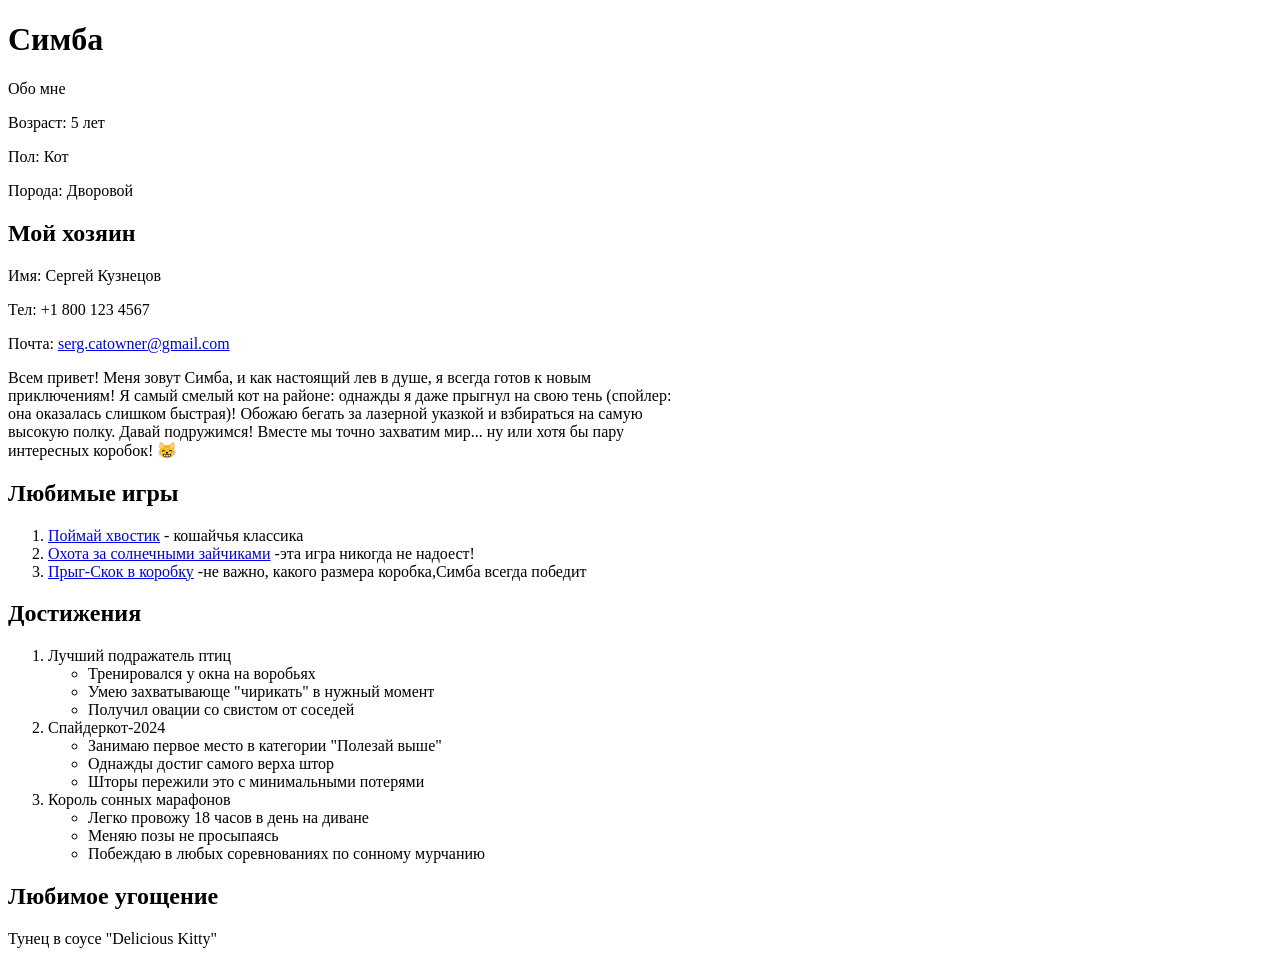
==== CatProject/index.html @ f19deb9e "Add files via upload" ====
<!DOCTYPE html>
<html lang="en">
<head>
    <meta charset="UTF-8">
    <meta name="viewport" content="width=device-width, initial-scale=1.0">
    <title>Social media</title>
</head>
<body>
    <main>
    <h1>Симба</h1>
    <p>Обо мне</p>
    <div>
        <p>Возраст: <span>5 лет</span></p>
        <p>Пол:<span> Кот</span></p>
        <p>Порода: <span> Дворовой</span></p>
    </div>
    <h2>Мой хозяин</h2>
    <p>Имя: <span> Сергей Кузнецов</span></p>
    <p>Тел: <span> +1 800 123 4567</span></p>
    <p>Почта: <span> <a href="http://serg.catowner@gmail.com">serg.catowner@gmail.com</a></span></p>   
    <p>Всем привет! Меня зовут Симба, и как настоящий лев в душе, я всегда готов к новым<br> приключениям! Я самый смелый кот на районе: однажды я даже прыгнул на свою тень (спойлер: <br> она оказалась слишком быстрая)! Обожаю бегать за лазерной указкой и взбираться на самую <br> высокую полку. Давай подружимся! Вместе мы точно захватим мир... ну или хотя бы пару<br> интересных коробок! 😸</p> 
<h2>Любимые игры</h2>
<ol>
    <li>
        <a href="http://https://www.youtube.com/shorts/9sVmDE0GEaY"
        >Поймай хвостик</a>
        - кошайчья классика
    </li>
    <li>
        <a href="http://https://www.youtube.com/shorts/3pouyGXwTNI">
            Охота за солнечными зайчиками</a>
        -эта игра никогда не надоест!
    </li>
    <li>
        <a href="http://https://www.youtube.com/shorts/snsgHqHvaZQ">
        Прыг-Скок в коробку</a>
        -не важно, какого размера коробка,Симба всегда победит
    </li>
</ol>
<h2>Достижения</h2>
<ol>
    <li>

        Лучший подражатель птиц
        <ul>
        <li>Тренировался у окна на воробьях</li>
        <li>Умею захватывающе "чирикать" в нужный момент</li>
        <li>Получил овации со свистом от соседей</li>
        </ul>

        <li>Спайдеркот-2024</li>
        <ul>
        <li>Занимаю первое место в категории "Полезай выше"</li>
        <li>Однажды достиг самого верха штор</li>
        <li>Шторы пережили это с минимальными потерями</li>
        </ul>

        <li>Король сонных марафонов</li>
        <ul>
            <li>Легко провожу 18 часов в день на диване</li>
            <li>Меняю позы не просыпаясь</li>
            <li>Побеждаю в любых соревнованиях по сонному мурчанию</li>
</ol>
<h2>Любимое угощение</h2>
<p>Тунец в соусе "Delicious Kitty" </p>
</main>
</body>
</html>
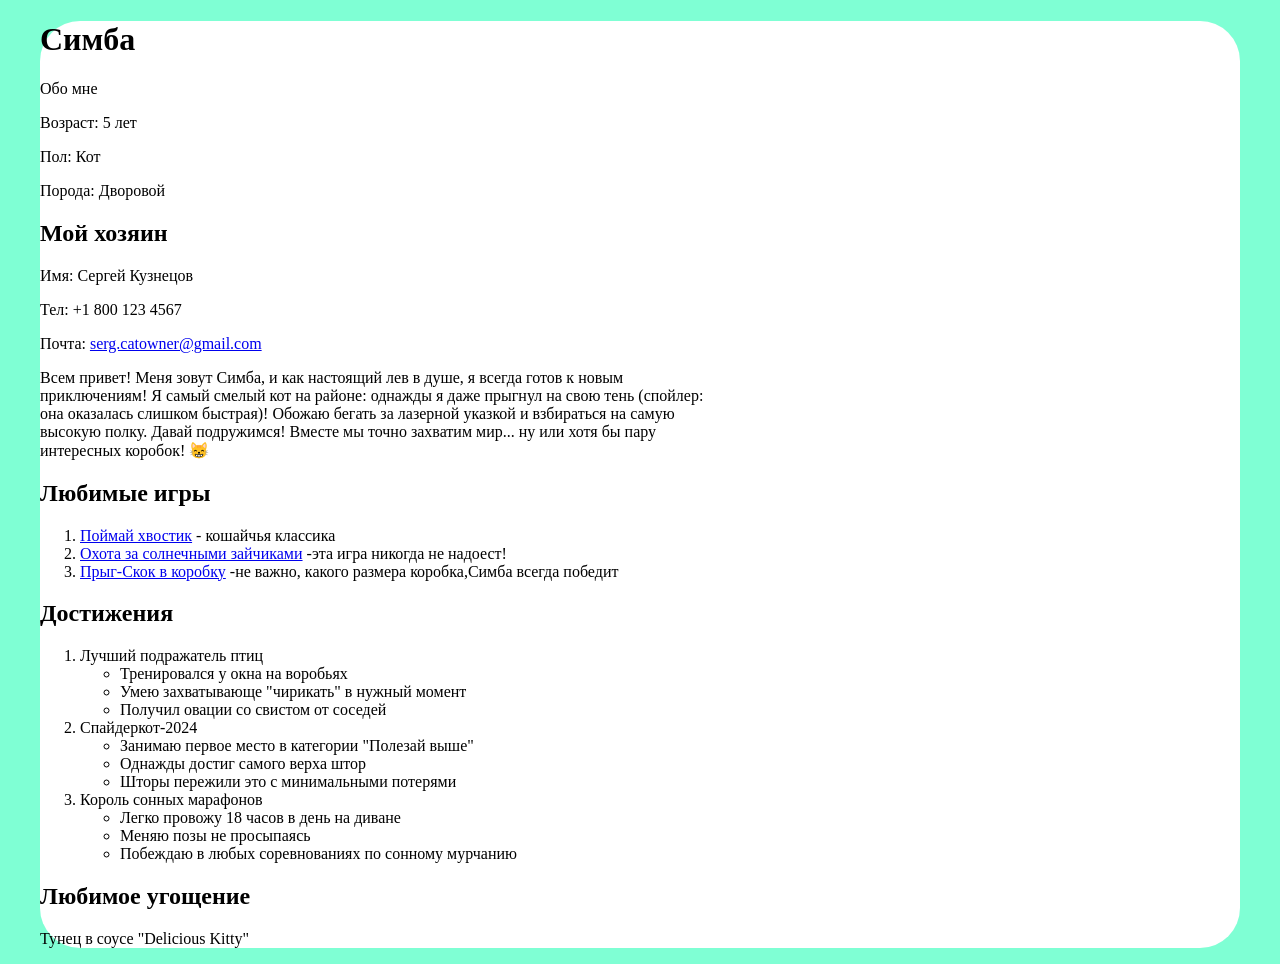
==== commit c17bd450: "Add files via upload" ====
--- a/CatProject/index.html
+++ b/CatProject/index.html
@@ -3,9 +3,11 @@
 <head>
     <meta charset="UTF-8">
     <meta name="viewport" content="width=device-width, initial-scale=1.0">
+    <link rel="stylesheet" href="style.css">
     <title>Social media</title>
 </head>
 <body>
+    <div class="wrapper">
     <main>
     <h1>Симба</h1>
     <p>Обо мне</p>
@@ -64,5 +66,6 @@
 <h2>Любимое угощение</h2>
 <p>Тунец в соусе "Delicious Kitty" </p>
 </main>
+</div>
 </body>
 </html>
--- a/CatProject/style.css
+++ b/CatProject/style.css
@@ -0,0 +1,9 @@
+body {
+    background-color: aquamarine;
+}
+.wrapper {
+    border-radius: 40px;
+    width: 1200px;
+    background: #fff;
+    margin: 0 auto;
+}
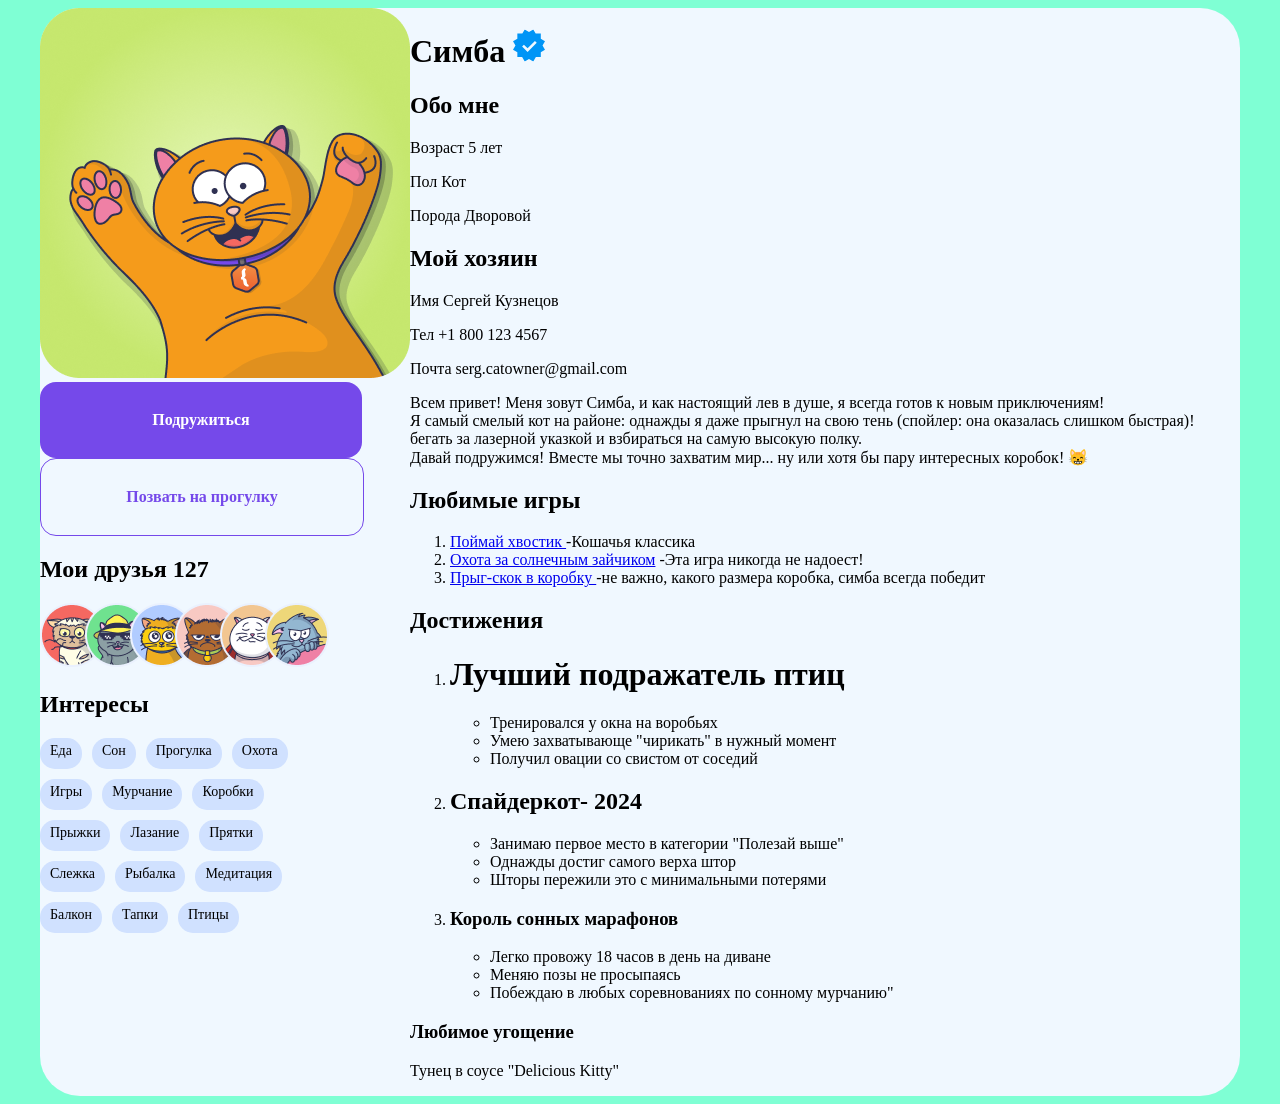
==== commit efbd074d: "Add files via upload" ====
--- a/CatProject/index.html
+++ b/CatProject/index.html
@@ -8,64 +8,107 @@
 </head>
 <body>
     <div class="wrapper">
-    <main>
-    <h1>Симба</h1>
-    <p>Обо мне</p>
+    <aside>
+        <img src="./image/Profile_picture.png " alt="Profile_picture ">
+        <div class="button1">
+        <button1>Подружиться</button1>
+        </div>
+        <div class="button2">
+        <button2>Позвать на прогулку </button2>
+        </div>
+        <div>
+            <h2>Мои друзья <span>127</span></h2>
+            <img src="./Profile_pictures.png " alt="Friends-image">
+        </div>
+        <h2>Интересы</h2>
+        <div class="interests">
+        <div class="tag">Еда</div>
+        <div class="tag">Сон</div>
+        <div class="tag">Прогулка</div>
+        <div class="tag">Охота</div>
+        <div class="tag">Игры</div>
+        <div class="tag">Мурчание</div>
+        <div class="tag">Коробки</div>
+        <div class="tag">Прыжки</div>
+        <div class="tag">Лазание</div>
+        <div class="tag">Прятки</div>
+        <div class="tag">Слежка</div>
+        <div class="tag">Рыбалка</div>
+        <div class="tag">Медитация</div>
+        <div class="tag">Балкон</div>
+        <div class="tag">Тапки</div>
+        <div class="tag">Птицы</div>
+
+        </div>
+    </aside>
+        <main>
+        <h1>Симба
+         <svg width="32" height="33" viewBox="0 0 32 33" fill="none" xmlns="http://www.w3.org/2000/svg">
+            <g clip-path="url(#clip0_38_14985)">
+              <path fill-rule="evenodd" clip-rule="evenodd" d="M15.9984 2.9752L11.7104 0.5L9.3328 4.62H4.3456V9.7032L0 12.212L2.4752 16.5L0 20.7872L4.3456 23.2968V28.0208H9.1256L11.7104 32.5L15.9984 30.0248L20.2864 32.5L22.872 28.02H27.8016V23.212L32 20.7872L29.524 16.5L32 12.2128L27.8016 9.7888V4.6208H22.6664L20.2864 0.5L15.9984 2.9752ZM21.9304 11.9552L23.7336 13.7848L14.5896 22.9848L9.1216 17.4408L10.9168 15.6344L14.5864 19.2992L21.9304 11.9552Z" fill="#0095F6" />
+            </g>
+            <defs>
+              <clipPath id="clip0_38_14985">
+                <rect width="32" height="32" fill="white" transform="translate(0 0.5)" />
+              </clipPath>
+            </defs>
+          </svg>
+        <h2>Обо мне </h2>
     <div>
-        <p>Возраст: <span>5 лет</span></p>
-        <p>Пол:<span> Кот</span></p>
-        <p>Порода: <span> Дворовой</span></p>
+        <p> Возраст <span> 5 лет </span></p>
+        <p> Пол <span> Кот </span></p>
+        <p> Порода <span> Дворовой </span></p>
     </div>
-    <h2>Мой хозяин</h2>
-    <p>Имя: <span> Сергей Кузнецов</span></p>
-    <p>Тел: <span> +1 800 123 4567</span></p>
-    <p>Почта: <span> <a href="http://serg.catowner@gmail.com">serg.catowner@gmail.com</a></span></p>   
-    <p>Всем привет! Меня зовут Симба, и как настоящий лев в душе, я всегда готов к новым<br> приключениям! Я самый смелый кот на районе: однажды я даже прыгнул на свою тень (спойлер: <br> она оказалась слишком быстрая)! Обожаю бегать за лазерной указкой и взбираться на самую <br> высокую полку. Давай подружимся! Вместе мы точно захватим мир... ну или хотя бы пару<br> интересных коробок! 😸</p> 
-<h2>Любимые игры</h2>
-<ol>
-    <li>
-        <a href="http://https://www.youtube.com/shorts/9sVmDE0GEaY"
-        >Поймай хвостик</a>
-        - кошайчья классика
-    </li>
-    <li>
-        <a href="http://https://www.youtube.com/shorts/3pouyGXwTNI">
-            Охота за солнечными зайчиками</a>
-        -эта игра никогда не надоест!
-    </li>
-    <li>
-        <a href="http://https://www.youtube.com/shorts/snsgHqHvaZQ">
-        Прыг-Скок в коробку</a>
-        -не важно, какого размера коробка,Симба всегда победит
-    </li>
-</ol>
-<h2>Достижения</h2>
-<ol>
-    <li>
-
-        Лучший подражатель птиц
+    <h2 > Мой хозяин </h2>
+    <div>
+        <p>Имя <span> Сергей Кузнецов</span></p>
+        <p>Тел <span> +1 800 123 4567</span></p>
+        <p>Почта  <span>serg.catowner@gmail.com </span></p>
+        <p> Всем привет! Меня зовут Симба, и как настоящий лев в душе, я всегда готов к новым приключениям! <br>  Я самый смелый кот на районе: однажды я даже прыгнул на свою тень (спойлер: она оказалась слишком быстрая)! <br> бегать за лазерной указкой и взбираться на самую высокую полку. <br>Давай подружимся! Вместе мы точно захватим мир... ну или хотя бы пару интересных коробок! 😸</p>
+    </div>
+    <h2> Любимые игры </h2>
+    <ol>
+        <li>
+            <a href=" https://www.youtube.com/shorts/9sVmDE0GEaY ">Поймай хвостик </a>
+            -Кошачья классика 
+            
+        </li>
+        <li>
+            <a href=" https://www.youtube.com/shorts/3pouyGXwTNI"> Охота за солнечным зайчиком</a>
+            -Эта игра никогда не надоест! 
+        </li>
+        <li>
+            <a href=" https://www.youtube.com/shorts/snsgHqHvaZQ"> Прыг-скок в коробку </a>
+            -не важно, какого размера коробка, симба всегда победит 
+        </li>
+    </ol>
+    <h2>Достижения </h2>
+    <ol>
+        <li>
+            <h1>Лучший подражатель птиц</h1>
+            </li>
+            <ul>
+                <li>Тренировался у окна на воробьях </li>
+                <li>Умею захватывающе "чирикать" в нужный момент </li>
+                <li>Получил овации со свистом от соседий </li>
+            </ul>
+        
+        <li><h2>Спайдеркот- 2024</h2></li>
         <ul>
-        <li>Тренировался у окна на воробьях</li>
-        <li>Умею захватывающе "чирикать" в нужный момент</li>
-        <li>Получил овации со свистом от соседей</li>
+            <li>Занимаю первое место в категории "Полезай выше"</li>
+            <li> Однажды достиг самого верха штор</li>
+            <li> Шторы пережили это с минимальными потерями</li>
         </ul>
-
-        <li>Спайдеркот-2024</li>
+        <li><h3>Король сонных марафонов</h3></li>
         <ul>
-        <li>Занимаю первое место в категории "Полезай выше"</li>
-        <li>Однажды достиг самого верха штор</li>
-        <li>Шторы пережили это с минимальными потерями</li>
+            <li> Легко провожу 18 часов в день на диване</li>
+            <li> Меняю позы не просыпаясь</li>
+            <li> Побеждаю в любых соревнованиях по сонному мурчанию"</li>
         </ul>
-
-        <li>Король сонных марафонов</li>
-        <ul>
-            <li>Легко провожу 18 часов в день на диване</li>
-            <li>Меняю позы не просыпаясь</li>
-            <li>Побеждаю в любых соревнованиях по сонному мурчанию</li>
-</ol>
-<h2>Любимое угощение</h2>
-<p>Тунец в соусе "Delicious Kitty" </p>
+    </ol>
+    <h3>Любимое угощение</h3>
+    <p>Тунец в соусе "Delicious Kitty" </p>
 </main>
-</div>
+    </div>
 </body>
-</html>
+</html>
--- a/CatProject/style.css
+++ b/CatProject/style.css
@@ -3,7 +3,53 @@
 }
 .wrapper {
     border-radius: 40px;
-    width: 1200px;
-    background: #fff;
-    margin: 0 auto;
-}+width: 1200px;
+background-color: aliceblue;
+margin: 0 auto;
+display: flex;
+
+}
+.button1{
+    border-radius: 16px;
+padding: 14px 16px;
+width: 290px;
+height: 48px;
+background: #7549ea;
+font-family: var(--font-family);
+font-weight: 700;
+font-size: 16px;
+color:#fff;
+display:flex;
+align-items: center;
+justify-content: center;
+  
+}
+.button2{
+    border: 1px solid #7549ea;
+border-radius: 16px;
+padding: 14px 16px;
+width: 290px;
+height: 48px;
+font-family: var(--font-family);
+font-weight: 700;
+font-size: 16px;
+color: #7549ea;
+display:flex;
+align-items: center;
+justify-content: center;
+}
+    .interests {
+        display: flex;
+        flex-wrap: wrap;
+        width: 290px;
+        height: 195px;
+        gap: 10px;
+    }
+
+
+.tag {
+    background-color: #d0e1ff;
+    border-radius: 15px;
+    padding: 5px 10px;
+    font-size: 14px;
+}
